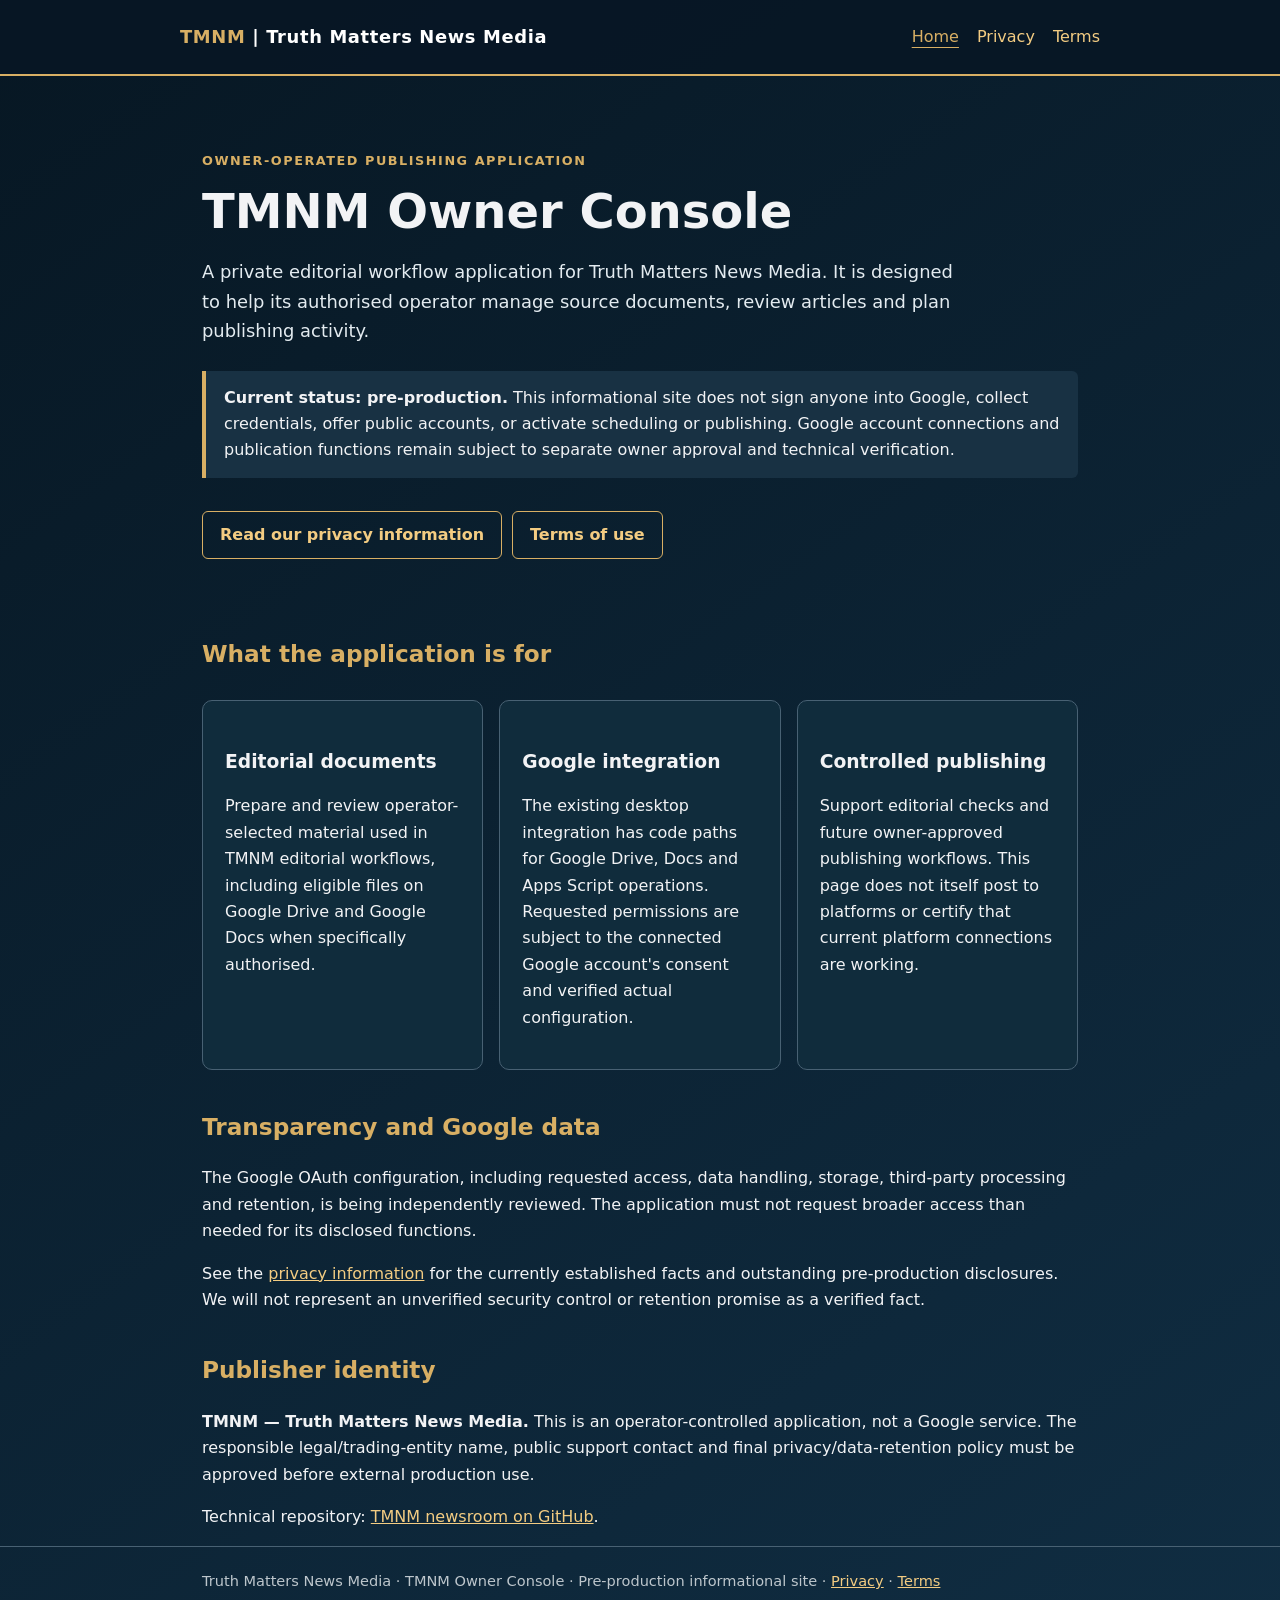
==== oauth/index.html @ 4b7c8475 "Publish TMNM Google OAuth informational page oauth/index.html" ====
<!doctype html>
<html lang="en-GB"><head><meta charset="utf-8"><meta name="viewport" content="width=device-width, initial-scale=1"><meta name="description" content="TMNM Owner Console: a private operator-controlled editorial workflow and Google OAuth integration under preparation."><title>TMNM Owner Console | Truth Matters News Media</title><link rel="stylesheet" href="assets/oauth.css"></head>
<body><header><div class="wrap top"><a class="brand" href="./"><span>TMNM</span> | Truth Matters News Media</a><nav aria-label="Primary"><a href="./" aria-current="page">Home</a><a href="privacy.html">Privacy</a><a href="terms.html">Terms</a></nav></div></header>
<main class="wrap"><section class="hero"><p class="eyebrow">Owner-operated publishing application</p><h1>TMNM Owner Console</h1><p class="lead">A private editorial workflow application for Truth Matters News Media. It is designed to help its authorised operator manage source documents, review articles and plan publishing activity.</p><div class="note"><strong>Current status: pre-production.</strong> This informational site does not sign anyone into Google, collect credentials, offer public accounts, or activate scheduling or publishing. Google account connections and publication functions remain subject to separate owner approval and technical verification.</div>
<a class="button" href="privacy.html">Read our privacy information</a><a class="button" href="terms.html">Terms of use</a></section>
<section aria-labelledby="features"><h2 id="features">What the application is for</h2><div class="cards"><article class="card"><h3>Editorial documents</h3><p>Prepare and review operator-selected material used in TMNM editorial workflows, including eligible files on Google Drive and Google Docs when specifically authorised.</p></article><article class="card"><h3>Google integration</h3><p>The existing desktop integration has code paths for Google Drive, Docs and Apps Script operations. Requested permissions are subject to the connected Google account's consent and verified actual configuration.</p></article><article class="card"><h3>Controlled publishing</h3><p>Support editorial checks and future owner-approved publishing workflows. This page does not itself post to platforms or certify that current platform connections are working.</p></article></div></section>
<section><h2>Transparency and Google data</h2><p>The Google OAuth configuration, including requested access, data handling, storage, third-party processing and retention, is being independently reviewed. The application must not request broader access than needed for its disclosed functions.</p><p>See the <a href="privacy.html">privacy information</a> for the currently established facts and outstanding pre-production disclosures. We will not represent an unverified security control or retention promise as a verified fact.</p></section>
<section><h2>Publisher identity</h2><p><strong>TMNM — Truth Matters News Media.</strong> This is an operator-controlled application, not a Google service. The responsible legal/trading-entity name, public support contact and final privacy/data-retention policy must be approved before external production use.</p><p>Technical repository: <a href="https://github.com/PoliticAl-Coder/tmnm-newsroom">TMNM newsroom on GitHub</a>.</p></section></main>
<footer><div class="wrap">Truth Matters News Media · TMNM Owner Console · Pre-production informational site · <a href="privacy.html">Privacy</a> · <a href="terms.html">Terms</a></div></footer></body></html>
---- oauth/assets/oauth.css ----
:root{color-scheme:dark;--navy:#081c2d;--navy2:#102d42;--gold:#d8af64;--text:#f2f3f5;--muted:#bdc6cc;--line:#486173;--bg:#071723}*{box-sizing:border-box}html{font-family:system-ui,-apple-system,"Segoe UI",sans-serif;scroll-behavior:smooth}body{margin:0;background:linear-gradient(145deg,var(--bg),var(--navy2));color:var(--text);line-height:1.65;min-height:100vh}a{color:#f3cc82}a:focus-visible{outline:3px solid var(--gold);outline-offset:4px}header{background:#071725e8;border-bottom:2px solid var(--gold)}.wrap{max-width:920px;margin:auto;padding:0 22px}.top{display:flex;justify-content:space-between;align-items:center;gap:18px;flex-wrap:wrap;padding:22px 0}.brand{font-size:1.12rem;font-weight:800;letter-spacing:.035em;color:white;text-decoration:none}.brand span{color:var(--gold)}nav{display:flex;gap:18px;flex-wrap:wrap}nav a{text-decoration:none}nav a[aria-current=page]{color:var(--gold);text-decoration:underline;text-underline-offset:5px}.hero{padding:62px 0 30px}h1{font-size:clamp(2rem,5vw,3rem);line-height:1.14;margin:12px 0 18px}h2{margin-top:38px;font-size:1.45rem;color:var(--gold)}h3{margin:24px 0 8px}.eyebrow{font-size:.8rem;letter-spacing:.12em;text-transform:uppercase;color:var(--gold);font-weight:750}.lead{max-width:760px;font-size:1.12rem;color:#e3ebf0}.note{border-left:4px solid var(--gold);padding:14px 18px;background:#183143;border-radius:0 6px 6px 0;margin:25px 0}.card{background:#102c3c;border:1px solid var(--line);padding:22px;border-radius:10px}.cards{display:grid;grid-template-columns:repeat(auto-fit,minmax(240px,1fr));gap:16px;margin:26px 0 32px}ul{padding-left:23px}li{margin:8px 0}main{padding-bottom:65px}footer{border-top:1px solid var(--line);padding:22px 0 38px;color:var(--muted);font-size:.91rem}small,.muted{color:var(--muted)}.button{display:inline-block;border:1px solid var(--gold);border-radius:6px;padding:10px 17px;text-decoration:none;font-weight:700;margin:8px 10px 8px 0}.button:hover{background:#233e52}.key{color:var(--gold);font-weight:750}.separator{border:0;border-top:1px solid var(--line);margin:30px 0}@media(max-width:560px){.top{align-items:flex-start}nav{gap:12px}.hero{padding-top:36px}}
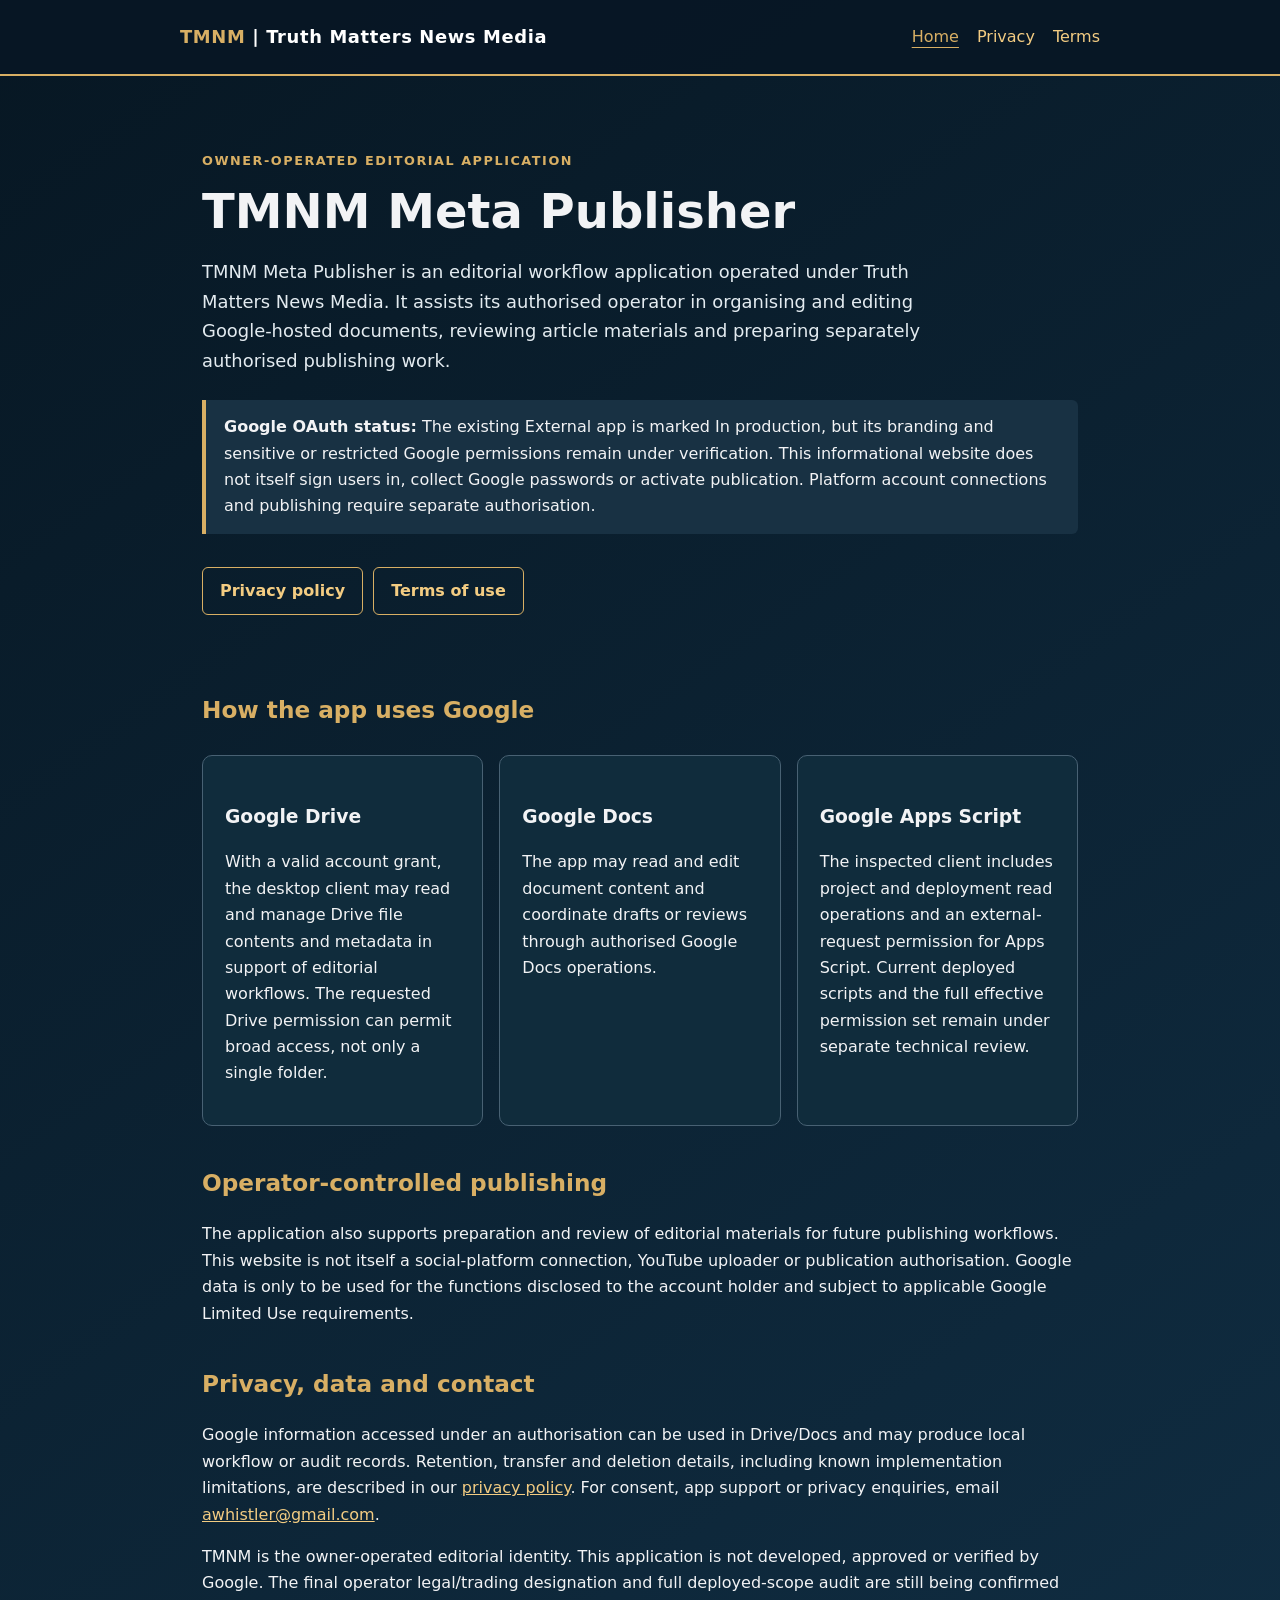
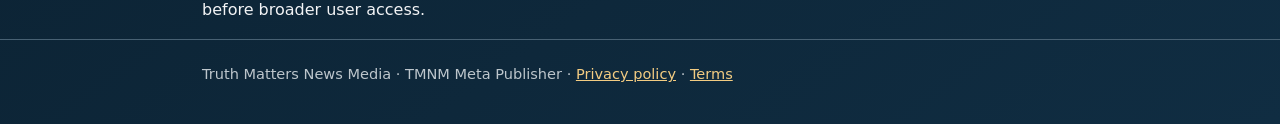
==== commit 14d3c716: "Correct TMNM OAuth brand identity and Google data privacy disclosures" ====
--- a/oauth/index.html
+++ b/oauth/index.html
@@ -1,9 +1,8 @@
 <!doctype html>
-<html lang="en-GB"><head><meta charset="utf-8"><meta name="viewport" content="width=device-width, initial-scale=1"><meta name="description" content="TMNM Owner Console: a private operator-controlled editorial workflow and Google OAuth integration under preparation."><title>TMNM Owner Console | Truth Matters News Media</title><link rel="stylesheet" href="assets/oauth.css"></head>
+<html lang="en-GB"><head><meta charset="utf-8"><meta name="viewport" content="width=device-width, initial-scale=1"><meta name="description" content="TMNM Meta Publisher — an owner-operated editorial application for authorised Google Drive, Docs and Apps Script workflows."><title>TMNM Meta Publisher | Truth Matters News Media</title><link rel="stylesheet" href="assets/oauth.css"></head>
 <body><header><div class="wrap top"><a class="brand" href="./"><span>TMNM</span> | Truth Matters News Media</a><nav aria-label="Primary"><a href="./" aria-current="page">Home</a><a href="privacy.html">Privacy</a><a href="terms.html">Terms</a></nav></div></header>
-<main class="wrap"><section class="hero"><p class="eyebrow">Owner-operated publishing application</p><h1>TMNM Owner Console</h1><p class="lead">A private editorial workflow application for Truth Matters News Media. It is designed to help its authorised operator manage source documents, review articles and plan publishing activity.</p><div class="note"><strong>Current status: pre-production.</strong> This informational site does not sign anyone into Google, collect credentials, offer public accounts, or activate scheduling or publishing. Google account connections and publication functions remain subject to separate owner approval and technical verification.</div>
-<a class="button" href="privacy.html">Read our privacy information</a><a class="button" href="terms.html">Terms of use</a></section>
-<section aria-labelledby="features"><h2 id="features">What the application is for</h2><div class="cards"><article class="card"><h3>Editorial documents</h3><p>Prepare and review operator-selected material used in TMNM editorial workflows, including eligible files on Google Drive and Google Docs when specifically authorised.</p></article><article class="card"><h3>Google integration</h3><p>The existing desktop integration has code paths for Google Drive, Docs and Apps Script operations. Requested permissions are subject to the connected Google account's consent and verified actual configuration.</p></article><article class="card"><h3>Controlled publishing</h3><p>Support editorial checks and future owner-approved publishing workflows. This page does not itself post to platforms or certify that current platform connections are working.</p></article></div></section>
-<section><h2>Transparency and Google data</h2><p>The Google OAuth configuration, including requested access, data handling, storage, third-party processing and retention, is being independently reviewed. The application must not request broader access than needed for its disclosed functions.</p><p>See the <a href="privacy.html">privacy information</a> for the currently established facts and outstanding pre-production disclosures. We will not represent an unverified security control or retention promise as a verified fact.</p></section>
-<section><h2>Publisher identity</h2><p><strong>TMNM — Truth Matters News Media.</strong> This is an operator-controlled application, not a Google service. The responsible legal/trading-entity name, public support contact and final privacy/data-retention policy must be approved before external production use.</p><p>Technical repository: <a href="https://github.com/PoliticAl-Coder/tmnm-newsroom">TMNM newsroom on GitHub</a>.</p></section></main>
-<footer><div class="wrap">Truth Matters News Media · TMNM Owner Console · Pre-production informational site · <a href="privacy.html">Privacy</a> · <a href="terms.html">Terms</a></div></footer></body></html>+<main class="wrap"><section class="hero"><p class="eyebrow">Owner-operated editorial application</p><h1>TMNM Meta Publisher</h1><p class="lead">TMNM Meta Publisher is an editorial workflow application operated under Truth Matters News Media. It assists its authorised operator in organising and editing Google-hosted documents, reviewing article materials and preparing separately authorised publishing work.</p><div class="note"><strong>Google OAuth status:</strong> The existing External app is marked In production, but its branding and sensitive or restricted Google permissions remain under verification. This informational website does not itself sign users in, collect Google passwords or activate publication. Platform account connections and publishing require separate authorisation.</div><a class="button" href="privacy.html">Privacy policy</a><a class="button" href="terms.html">Terms of use</a></section>
+<section><h2>How the app uses Google</h2><div class="cards"><article class="card"><h3>Google Drive</h3><p>With a valid account grant, the desktop client may read and manage Drive file contents and metadata in support of editorial workflows. The requested Drive permission can permit broad access, not only a single folder.</p></article><article class="card"><h3>Google Docs</h3><p>The app may read and edit document content and coordinate drafts or reviews through authorised Google Docs operations.</p></article><article class="card"><h3>Google Apps Script</h3><p>The inspected client includes project and deployment read operations and an external-request permission for Apps Script. Current deployed scripts and the full effective permission set remain under separate technical review.</p></article></div></section>
+<section><h2>Operator-controlled publishing</h2><p>The application also supports preparation and review of editorial materials for future publishing workflows. This website is not itself a social-platform connection, YouTube uploader or publication authorisation. Google data is only to be used for the functions disclosed to the account holder and subject to applicable Google Limited Use requirements.</p></section>
+<section><h2>Privacy, data and contact</h2><p>Google information accessed under an authorisation can be used in Drive/Docs and may produce local workflow or audit records. Retention, transfer and deletion details, including known implementation limitations, are described in our <a href="privacy.html">privacy policy</a>. For consent, app support or privacy enquiries, email <a href="mailto:awhistler@gmail.com">awhistler@gmail.com</a>.</p><p>TMNM is the owner-operated editorial identity. This application is not developed, approved or verified by Google. The final operator legal/trading designation and full deployed-scope audit are still being confirmed before broader user access.</p></section></main>
+<footer><div class="wrap">Truth Matters News Media · TMNM Meta Publisher · <a href="privacy.html">Privacy policy</a> · <a href="terms.html">Terms</a></div></footer></body></html>
